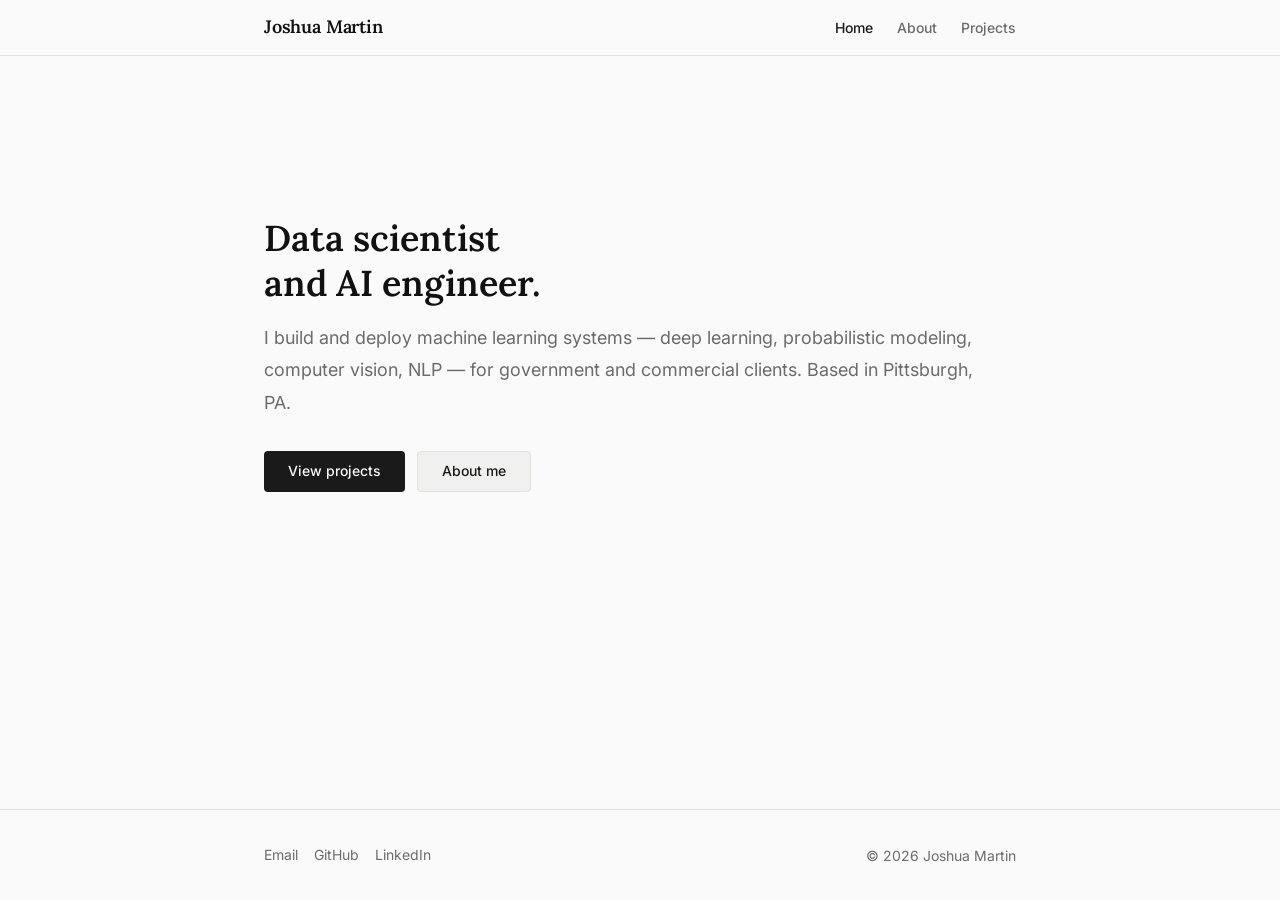
==== index.html @ 11c23349 "Initial Files" ====
<!DOCTYPE html>
<html lang="en">
<head>
  <meta charset="UTF-8" />
  <meta name="viewport" content="width=device-width, initial-scale=1.0" />
  <title>Joshua Martin</title>
  <link rel="stylesheet" href="/static/css/reset.css" />
  <link rel="stylesheet" href="/static/css/typography.css" />
  <link rel="stylesheet" href="/static/css/main.css" />
</head>
<body>

  <nav class="site-nav" aria-label="Main navigation">
    <div class="container">
      <a href="/" class="nav-logo">Joshua Martin</a>
      <ul class="nav-links" role="list">
        <li><a href="/" aria-current="page">Home</a></li>
        <li><a href="/about/">About</a></li>
        <li><a href="/projects/">Projects</a></li>
      </ul>
    </div>
  </nav>

  <main>
    <div class="container">
      <section class="hero" aria-labelledby="hero-heading">
        <h1 id="hero-heading">Data scientist<br />and AI engineer.</h1>
        <p>
          I build and deploy machine learning systems — deep learning, probabilistic
          modeling, computer vision, NLP — for government and commercial clients.
          Based in Pittsburgh, PA.
        </p>
        <div class="hero-actions">
          <a href="/projects/" class="btn btn-primary">View projects</a>
          <a href="/about/" class="btn btn-secondary">About me</a>
        </div>
      </section>
    </div>
  </main>

  <footer class="site-footer">
    <div class="container">
      <ul class="footer-links" role="list">
        <li><a href="mailto:joshtmartin99@gmail.com">Email</a></li>
        <li><a href="https://github.com/JTM119" target="_blank" rel="noopener">GitHub</a></li>
        <li><a href="https://www.linkedin.com/in/joshua-martin-333456192/" target="_blank" rel="noopener">LinkedIn</a></li>
      </ul>
      <p class="footer-copy"><small>© 2026 Joshua Martin</small></p>
    </div>
  </footer>

</body>
</html>
---- static/css/typography.css ----
@import url('https://fonts.googleapis.com/css2?family=Inter:wght@400;500;600&family=Lora:ital,wght@0,400;0,600;1,400&display=swap');

:root {
  --font-sans: 'Inter', system-ui, -apple-system, sans-serif;
  --font-serif: 'Lora', Georgia, serif;

  --text-xs:   0.75rem;
  --text-sm:   0.875rem;
  --text-base: 1rem;
  --text-lg:   1.125rem;
  --text-xl:   1.25rem;
  --text-2xl:  1.5rem;
  --text-3xl:  1.875rem;
  --text-4xl:  2.25rem;

  --leading-tight:  1.25;
  --leading-normal: 1.6;
  --leading-loose:  1.8;

  --weight-normal:   400;
  --weight-medium:   500;
  --weight-semibold: 600;
}

body {
  font-family: var(--font-sans);
  font-size: var(--text-base);
  font-weight: var(--weight-normal);
  line-height: var(--leading-normal);
  color: var(--color-text);
}

h1, h2, h3, h4, h5, h6 {
  font-family: var(--font-serif);
  line-height: var(--leading-tight);
  color: var(--color-heading);
}

h1 { font-size: var(--text-4xl); font-weight: var(--weight-semibold); }
h2 { font-size: var(--text-3xl); font-weight: var(--weight-semibold); }
h3 { font-size: var(--text-2xl); font-weight: var(--weight-normal); }
h4 { font-size: var(--text-xl);  font-weight: var(--weight-medium); }

p {
  max-width: 65ch;
  line-height: var(--leading-loose);
}

a {
  color: var(--color-accent);
  text-underline-offset: 3px;
}

a:hover {
  text-decoration: underline;
}

small {
  font-size: var(--text-sm);
  color: var(--color-muted);
}

strong {
  font-weight: var(--weight-semibold);
}

em {
  font-style: italic;
}

code {
  font-family: 'Menlo', 'Consolas', monospace;
  font-size: var(--text-sm);
  background: var(--color-surface);
  padding: 0.1em 0.35em;
  border-radius: 3px;
}
---- static/css/main.css ----
/* ── Design tokens ───────────────────────────────────────────── */
:root {
  --color-bg:      #fafafa;
  --color-surface: #f0f0ef;
  --color-border:  #e2e2e0;
  --color-text:    #1a1a1a;
  --color-heading: #111111;
  --color-muted:   #6b6b6b;
  --color-accent:  #2563eb;

  --space-1:  0.25rem;
  --space-2:  0.5rem;
  --space-3:  0.75rem;
  --space-4:  1rem;
  --space-6:  1.5rem;
  --space-8:  2rem;
  --space-12: 3rem;
  --space-16: 4rem;
  --space-24: 6rem;

  --radius-sm: 4px;
  --radius-md: 8px;
  --radius-lg: 12px;

  --max-width: 800px;
  --nav-height: 56px;

  --transition: 150ms ease;
}

/* ── Base ────────────────────────────────────────────────────── */
html {
  background: var(--color-bg);
  scroll-behavior: smooth;
}

body {
  background: var(--color-bg);
  display: flex;
  flex-direction: column;
  min-height: 100vh;
}

/* ── Layout ──────────────────────────────────────────────────── */
.container {
  width: 100%;
  max-width: var(--max-width);
  margin-inline: auto;
  padding-inline: var(--space-6);
}

main {
  flex: 1;
  padding-block: var(--space-16);
}

/* ── Nav ─────────────────────────────────────────────────────── */
.site-nav {
  height: var(--nav-height);
  border-bottom: 1px solid var(--color-border);
  background: var(--color-bg);
  position: sticky;
  top: 0;
  z-index: 10;
}

.site-nav .container {
  height: 100%;
  display: flex;
  align-items: center;
  justify-content: space-between;
}

.nav-logo {
  font-family: var(--font-serif);
  font-size: var(--text-lg);
  font-weight: var(--weight-semibold);
  color: var(--color-heading);
  letter-spacing: -0.01em;
}

.nav-links {
  display: flex;
  gap: var(--space-6);
}

.nav-links a {
  font-size: var(--text-sm);
  font-weight: var(--weight-medium);
  color: var(--color-muted);
  transition: color var(--transition);
}

.nav-links a:hover,
.nav-links a[aria-current="page"] {
  color: var(--color-text);
  text-decoration: none;
}

/* ── Footer ──────────────────────────────────────────────────── */
.site-footer {
  border-top: 1px solid var(--color-border);
  padding-block: var(--space-8);
}

.site-footer .container {
  display: flex;
  align-items: center;
  justify-content: space-between;
  flex-wrap: wrap;
  gap: var(--space-4);
}

.footer-links {
  display: flex;
  gap: var(--space-4);
}

.footer-links a {
  font-size: var(--text-sm);
  color: var(--color-muted);
  transition: color var(--transition);
}

.footer-links a:hover {
  color: var(--color-text);
}

.footer-copy {
  font-size: var(--text-sm);
  color: var(--color-muted);
}

/* ── Home page ───────────────────────────────────────────────── */
.hero {
  padding-block: var(--space-24) var(--space-16);
}

.hero h1 {
  margin-bottom: var(--space-4);
}

.hero p {
  font-size: var(--text-lg);
  color: var(--color-muted);
  margin-bottom: var(--space-8);
}

.hero-actions {
  display: flex;
  gap: var(--space-3);
  flex-wrap: wrap;
}

/* ── Buttons ─────────────────────────────────────────────────── */
.btn {
  display: inline-flex;
  align-items: center;
  gap: var(--space-2);
  padding: var(--space-2) var(--space-6);
  border-radius: var(--radius-sm);
  font-size: var(--text-sm);
  font-weight: var(--weight-medium);
  transition: background var(--transition), color var(--transition);
  white-space: nowrap;
}

.btn-primary {
  background: var(--color-text);
  color: var(--color-bg);
}

.btn-primary:hover {
  background: var(--color-heading);
  text-decoration: none;
}

.btn-secondary {
  background: var(--color-surface);
  color: var(--color-text);
  border: 1px solid var(--color-border);
}

.btn-secondary:hover {
  background: var(--color-border);
  text-decoration: none;
}

/* ── Page header ─────────────────────────────────────────────── */
.page-header {
  margin-bottom: var(--space-12);
  padding-bottom: var(--space-8);
  border-bottom: 1px solid var(--color-border);
}

.page-header h1 {
  margin-bottom: var(--space-3);
}

.page-header p {
  color: var(--color-muted);
  font-size: var(--text-lg);
}

/* ── About page ──────────────────────────────────────────────── */
.bio {
  margin-bottom: var(--space-16);
}

.bio p + p {
  margin-top: var(--space-4);
}

.section-label {
  font-size: var(--text-xs);
  font-weight: var(--weight-semibold);
  letter-spacing: 0.1em;
  text-transform: uppercase;
  color: var(--color-muted);
  margin-bottom: var(--space-8);
}

/* About page section spacing */
.about-section {
  margin-top: var(--space-16);
}

/* Work history */
.work-list {
  display: flex;
  flex-direction: column;
  gap: var(--space-12);
}

.work-item {
  display: grid;
  grid-template-columns: 1fr 3fr;
  gap: var(--space-6);
}

.work-meta {
  padding-top: var(--space-1);
}

.work-dates {
  font-size: var(--text-sm);
  color: var(--color-muted);
  white-space: nowrap;
}

.work-company {
  font-size: var(--text-sm);
  font-weight: var(--weight-medium);
  color: var(--color-muted);
  margin-top: var(--space-1);
}

.work-body h3 {
  font-size: var(--text-xl);
  margin-bottom: var(--space-2);
}

.work-body p {
  color: var(--color-muted);
  font-size: var(--text-base);
}

/* ── Projects page ───────────────────────────────────────────── */
.project-grid {
  display: grid;
  grid-template-columns: repeat(auto-fill, minmax(340px, 1fr));
  gap: var(--space-6);
}

/* Project card screenshot */
.project-card-img {
  width: calc(100% + var(--space-6) * 2);
  margin: calc(var(--space-6) * -1) calc(var(--space-6) * -1) 0;
  border-radius: var(--radius-md) var(--radius-md) 0 0;
  overflow: hidden;
  aspect-ratio: 16 / 9;
  background: var(--color-surface);
}

.project-card-img img {
  width: 100%;
  height: 100%;
  object-fit: cover;
  object-position: center top;
  display: block;
}

.project-card {
  border: 1px solid var(--color-border);
  border-radius: var(--radius-md);
  padding: var(--space-6);
  background: var(--color-bg);
  display: flex;
  flex-direction: column;
  gap: var(--space-3);
  transition: border-color var(--transition), box-shadow var(--transition);
}

.project-card:hover {
  border-color: var(--color-muted);
  box-shadow: 0 2px 12px rgba(0, 0, 0, 0.06);
}

.project-card h2 {
  font-size: var(--text-xl);
}

.project-card p {
  color: var(--color-muted);
  font-size: var(--text-sm);
  line-height: var(--leading-normal);
  flex: 1;
}

.project-tags {
  display: flex;
  flex-wrap: wrap;
  gap: var(--space-2);
}

.tag {
  font-size: var(--text-xs);
  font-weight: var(--weight-medium);
  background: var(--color-surface);
  color: var(--color-muted);
  padding: var(--space-1) var(--space-3);
  border-radius: 999px;
}

.project-card-footer {
  display: flex;
  align-items: center;
  justify-content: space-between;
  flex-wrap: wrap;
  gap: var(--space-2);
  padding-top: var(--space-2);
  border-top: 1px solid var(--color-border);
}

.project-year {
  font-size: var(--text-xs);
  color: var(--color-muted);
}

.demo-link {
  font-size: var(--text-sm);
  font-weight: var(--weight-medium);
  color: var(--color-accent);
  transition: opacity var(--transition);
}

.demo-link:hover {
  opacity: 0.75;
  text-decoration: none;
}

/* ── Utilities ───────────────────────────────────────────────── */
.sr-only {
  position: absolute;
  width: 1px;
  height: 1px;
  padding: 0;
  margin: -1px;
  overflow: hidden;
  clip: rect(0, 0, 0, 0);
  white-space: nowrap;
  border-width: 0;
}

/* ── Responsive ──────────────────────────────────────────────── */

/* Prevent any stray overflow from showing a horizontal scrollbar */
html,
body {
  overflow-x: hidden;
}

@media (max-width: 600px) {
  :root {
    --space-16: 2.5rem;
    --space-24: 3.5rem;
  }

  /* Tighter container padding frees ~16px of content width per side */
  .container {
    padding-inline: var(--space-4);
  }

  /* Nav: shrink logo + close link gaps so the row fits at 375px */
  .nav-logo {
    font-size: var(--text-base);
  }

  .nav-links {
    gap: var(--space-4);
  }

  /* Hero: scale heading down one step */
  .hero h1 {
    font-size: var(--text-3xl);
  }

  /* Buttons: reduce horizontal padding */
  .btn {
    padding-inline: var(--space-4);
  }

  /* Page header: less vertical spacing */
  .page-header {
    margin-bottom: var(--space-8);
    padding-bottom: var(--space-6);
  }

  /* Work history: stack meta above body */
  .work-item {
    grid-template-columns: 1fr;
    gap: var(--space-2);
  }

  /* Projects grid: single column */
  .project-grid {
    grid-template-columns: 1fr;
  }

  /* Project card: reduce padding, then recalculate bleed to match */
  .project-card {
    padding: var(--space-4);
  }

  .project-card-img {
    width: calc(100% + var(--space-4) * 2);
    margin: calc(var(--space-4) * -1) calc(var(--space-4) * -1) 0;
  }

  /* Footer: stack links above copyright */
  .site-footer .container {
    flex-direction: column;
    align-items: flex-start;
  }
}
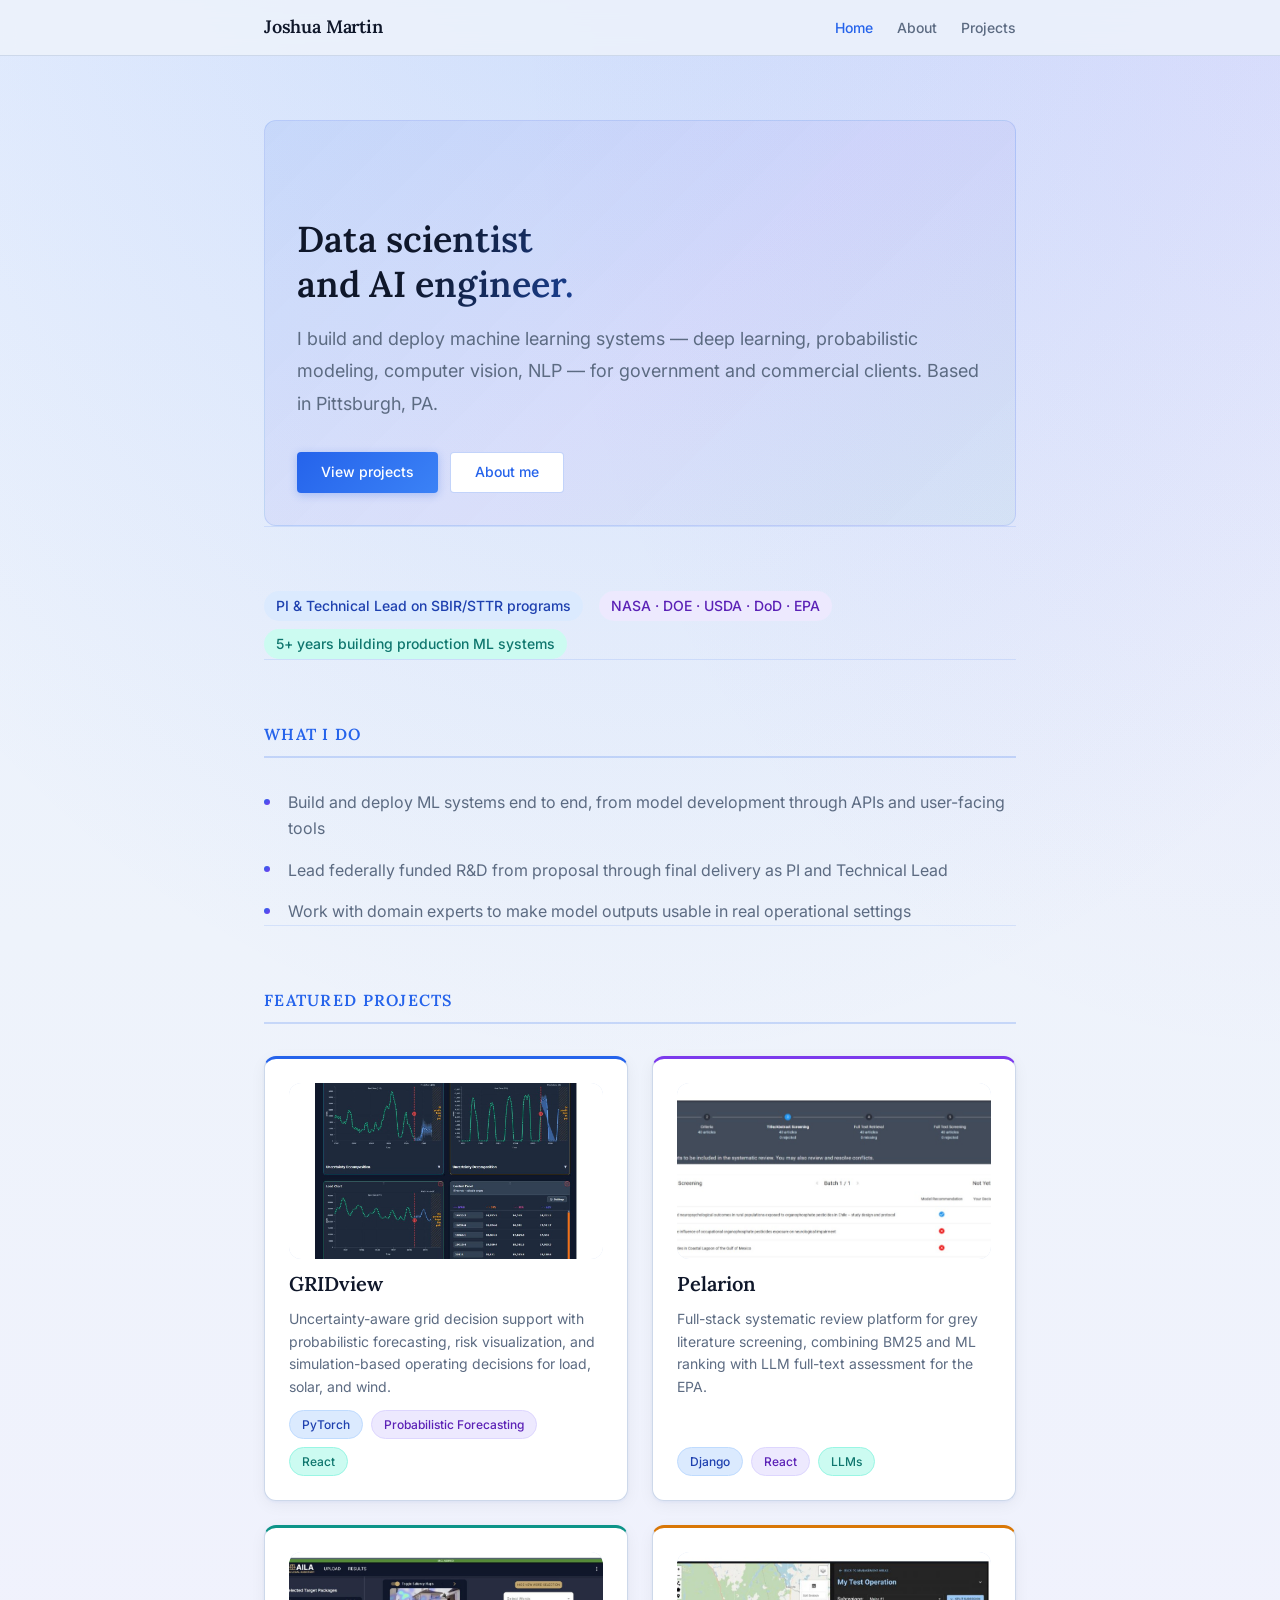
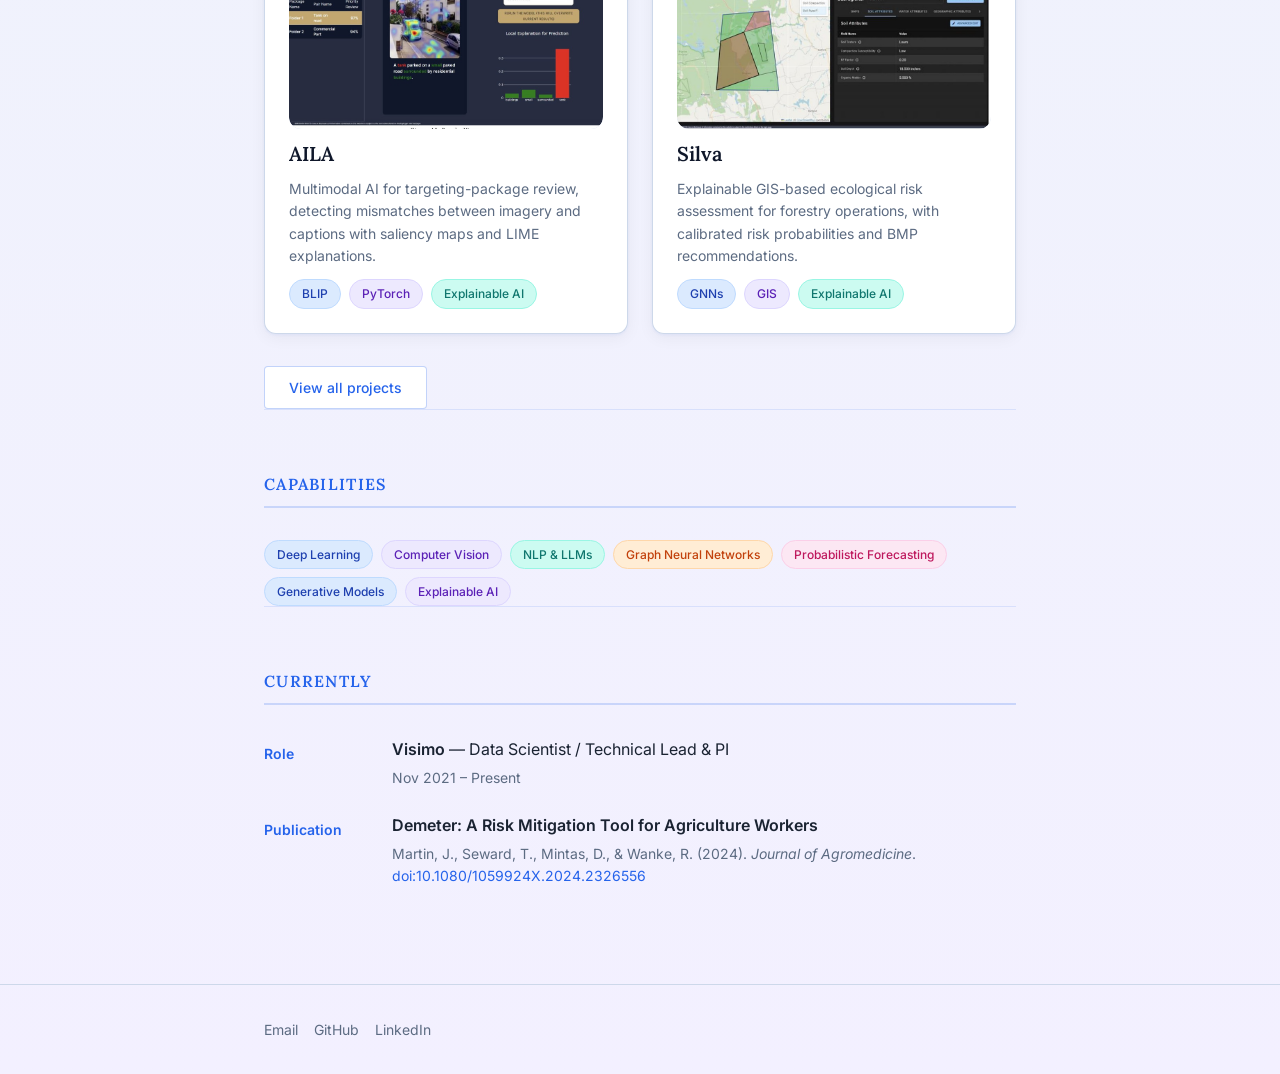
==== commit f35997af: "More complete project summaries and colors." ====
--- a/index.html
+++ b/index.html
@@ -23,6 +23,7 @@
 
   <main>
     <div class="container">
+
       <section class="hero" aria-labelledby="hero-heading">
         <h1 id="hero-heading">Data scientist<br />and AI engineer.</h1>
         <p>
@@ -35,6 +36,138 @@
           <a href="/about/" class="btn btn-secondary">About me</a>
         </div>
       </section>
+
+      <section class="home-section" aria-label="Summary">
+        <ul class="credibility-strip" role="list">
+          <li>PI &amp; Technical Lead on SBIR/STTR programs</li>
+          <li>NASA · DOE · USDA · DoD · EPA</li>
+          <li>5+ years building production ML systems</li>
+        </ul>
+      </section>
+
+      <section class="home-section" aria-labelledby="what-i-do-heading">
+        <h2 id="what-i-do-heading" class="section-label">What I do</h2>
+        <ul class="home-bullets" role="list">
+          <li>Build and deploy ML systems end to end, from model development through APIs and user-facing tools</li>
+          <li>Lead federally funded R&amp;D from proposal through final delivery as PI and Technical Lead</li>
+          <li>Work with domain experts to make model outputs usable in real operational settings</li>
+        </ul>
+      </section>
+
+      <section class="home-section" aria-labelledby="featured-heading">
+        <h2 id="featured-heading" class="section-label">Featured projects</h2>
+        <div class="home-featured-grid">
+
+          <article class="project-card">
+            <div class="project-card-img">
+              <img src="/static/img/gridview.jpg" alt="GRIDview simulation panel showing fan charts for wind, solar, and load with uncertainty bands" loading="lazy" />
+            </div>
+            <h2><a href="/projects/gridview/">GRIDview</a></h2>
+            <p>
+              Uncertainty-aware grid decision support with probabilistic forecasting,
+              risk visualization, and simulation-based operating decisions for load,
+              solar, and wind.
+            </p>
+            <ul class="project-tags" role="list">
+              <li class="tag">PyTorch</li>
+              <li class="tag">Probabilistic Forecasting</li>
+              <li class="tag">React</li>
+            </ul>
+          </article>
+
+          <article class="project-card">
+            <div class="project-card-img">
+              <img src="/static/img/pelarion.jpg" alt="Pelarion title and abstract screening interface showing model recommendations and conflict flags" loading="lazy" />
+            </div>
+            <h2><a href="/projects/pelarion/">Pelarion</a></h2>
+            <p>
+              Full-stack systematic review platform for grey literature screening,
+              combining BM25 and ML ranking with LLM full-text assessment for the EPA.
+            </p>
+            <ul class="project-tags" role="list">
+              <li class="tag">Django</li>
+              <li class="tag">React</li>
+              <li class="tag">LLMs</li>
+            </ul>
+          </article>
+
+          <article class="project-card">
+            <div class="project-card-img">
+              <img src="/static/img/aila.jpg" alt="AILA results viewer showing saliency heatmap overlaid on a targeting image and LIME word-importance bar chart" loading="lazy" />
+            </div>
+            <h2><a href="/projects/aila/">AILA</a></h2>
+            <p>
+              Multimodal AI for targeting-package review, detecting mismatches between
+              imagery and captions with saliency maps and LIME explanations.
+            </p>
+            <ul class="project-tags" role="list">
+              <li class="tag">BLIP</li>
+              <li class="tag">PyTorch</li>
+              <li class="tag">Explainable AI</li>
+            </ul>
+          </article>
+
+          <article class="project-card">
+            <div class="project-card-img">
+              <img src="/static/img/silva.jpg" alt="Silva GIS application showing a forestry operation with color-coded risk subregions on a map and soil attributes panel" loading="lazy" />
+            </div>
+            <h2><a href="/projects/silva/">Silva</a></h2>
+            <p>
+              Explainable GIS-based ecological risk assessment for forestry operations,
+              with calibrated risk probabilities and BMP recommendations.
+            </p>
+            <ul class="project-tags" role="list">
+              <li class="tag">GNNs</li>
+              <li class="tag">GIS</li>
+              <li class="tag">Explainable AI</li>
+            </ul>
+          </article>
+
+        </div>
+        <p class="home-section-cta">
+          <a href="/projects/" class="btn btn-secondary">View all projects</a>
+        </p>
+      </section>
+
+      <section class="home-section" aria-labelledby="capabilities-heading">
+        <h2 id="capabilities-heading" class="section-label">Capabilities</h2>
+        <ul class="project-tags" role="list">
+          <li class="tag">Deep Learning</li>
+          <li class="tag">Computer Vision</li>
+          <li class="tag">NLP &amp; LLMs</li>
+          <li class="tag">Graph Neural Networks</li>
+          <li class="tag">Probabilistic Forecasting</li>
+          <li class="tag">Generative Models</li>
+          <li class="tag">Explainable AI</li>
+        </ul>
+      </section>
+
+      <section class="home-section" aria-labelledby="currently-heading">
+        <h2 id="currently-heading" class="section-label">Currently</h2>
+        <div class="home-highlights">
+
+          <div class="home-highlight">
+            <p class="home-highlight-label">Role</p>
+            <p class="home-highlight-body">
+              <strong>Visimo</strong> — Data Scientist / Technical Lead &amp; PI
+              <span class="home-highlight-meta">Nov 2021 – Present</span>
+            </p>
+          </div>
+
+          <div class="home-highlight">
+            <p class="home-highlight-label">Publication</p>
+            <p class="home-highlight-body">
+              <strong>Demeter: A Risk Mitigation Tool for Agriculture Workers</strong>
+              <span class="home-highlight-meta">
+                Martin, J., Seward, T., Mintas, D., &amp; Wanke, R. (2024). <em>Journal of Agromedicine</em>.
+                <a href="https://doi.org/10.1080/1059924X.2024.2326556" target="_blank" rel="noopener">doi:10.1080/1059924X.2024.2326556</a>
+              </span>
+            </p>
+          </div>
+
+        </div>
+      </section>
+
     </div>
   </main>
 
@@ -45,7 +178,6 @@
         <li><a href="https://github.com/JTM119" target="_blank" rel="noopener">GitHub</a></li>
         <li><a href="https://www.linkedin.com/in/joshua-martin-333456192/" target="_blank" rel="noopener">LinkedIn</a></li>
       </ul>
-      <p class="footer-copy"><small>© 2026 Joshua Martin</small></p>
     </div>
   </footer>
 
--- a/static/css/main.css
+++ b/static/css/main.css
@@ -1,12 +1,19 @@
 /* ── Design tokens ───────────────────────────────────────────── */
 :root {
-  --color-bg:      #fafafa;
-  --color-surface: #f0f0ef;
-  --color-border:  #e2e2e0;
-  --color-text:    #1a1a1a;
-  --color-heading: #111111;
-  --color-muted:   #6b6b6b;
+  --color-bg:      #eef3fb;
+  --color-surface: #e3ebf8;
+  --color-card:    #ffffff;
+  --color-border:  #cdd8ea;
+  --color-text:    #1a2332;
+  --color-heading: #0f172a;
+  --color-muted:   #5c6b82;
   --color-accent:  #2563eb;
+  --color-accent-hover: #1d4ed8;
+  --color-violet:  #7c3aed;
+  --color-teal:    #0d9488;
+  --color-amber:   #d97706;
+  --color-rose:    #db2777;
+  --color-emerald: #059669;
 
   --space-1:  0.25rem;
   --space-2:  0.5rem;
@@ -30,12 +37,15 @@
 
 /* ── Base ────────────────────────────────────────────────────── */
 html {
-  background: var(--color-bg);
+  background:
+    radial-gradient(ellipse 80% 50% at 50% -10%, rgba(37, 99, 235, 0.14), transparent),
+    radial-gradient(ellipse 60% 40% at 100% 0%, rgba(124, 58, 237, 0.08), transparent),
+    linear-gradient(180deg, #e8f0fe 0%, var(--color-bg) 35%, #f3f0ff 100%);
   scroll-behavior: smooth;
 }
 
 body {
-  background: var(--color-bg);
+  background: transparent;
   display: flex;
   flex-direction: column;
   min-height: 100vh;
@@ -58,7 +68,8 @@
 .site-nav {
   height: var(--nav-height);
   border-bottom: 1px solid var(--color-border);
-  background: var(--color-bg);
+  background: rgba(238, 243, 251, 0.82);
+  backdrop-filter: blur(10px);
   position: sticky;
   top: 0;
   z-index: 10;
@@ -93,7 +104,7 @@
 
 .nav-links a:hover,
 .nav-links a[aria-current="page"] {
-  color: var(--color-text);
+  color: var(--color-accent);
   text-decoration: none;
 }
 
@@ -123,21 +134,24 @@
 }
 
 .footer-links a:hover {
-  color: var(--color-text);
-}
-
-.footer-copy {
-  font-size: var(--text-sm);
-  color: var(--color-muted);
+  color: var(--color-accent);
 }
 
 /* ── Home page ───────────────────────────────────────────────── */
 .hero {
-  padding-block: var(--space-24) var(--space-16);
+  padding: var(--space-24) var(--space-8) var(--space-8);
+  border-radius: var(--radius-lg);
+  background:
+    linear-gradient(135deg, rgba(37, 99, 235, 0.1) 0%, rgba(124, 58, 237, 0.06) 55%, rgba(13, 148, 136, 0.05) 100%);
+  border: 1px solid rgba(37, 99, 235, 0.14);
 }
 
 .hero h1 {
   margin-bottom: var(--space-4);
+  background: linear-gradient(120deg, var(--color-heading) 20%, var(--color-accent) 65%, var(--color-violet) 100%);
+  -webkit-background-clip: text;
+  background-clip: text;
+  color: transparent;
 }
 
 .hero p {
@@ -150,6 +164,118 @@
   display: flex;
   gap: var(--space-3);
   flex-wrap: wrap;
+}
+
+.home-section {
+  padding-top: var(--space-16);
+  border-top: 1px solid rgba(37, 99, 235, 0.12);
+}
+
+.home-section:last-of-type {
+  padding-bottom: var(--space-8);
+}
+
+.credibility-strip {
+  display: flex;
+  flex-wrap: wrap;
+  align-items: center;
+  gap: var(--space-2) var(--space-4);
+}
+
+.credibility-strip li {
+  font-size: var(--text-sm);
+  font-weight: var(--weight-medium);
+  padding: var(--space-1) var(--space-3);
+  border-radius: 999px;
+}
+
+.credibility-strip li:nth-child(1) {
+  color: #1e40af;
+  background: #dbeafe;
+}
+
+.credibility-strip li:nth-child(2) {
+  color: #5b21b6;
+  background: #ede9fe;
+}
+
+.credibility-strip li:nth-child(3) {
+  color: #0f766e;
+  background: #ccfbf1;
+}
+
+.credibility-strip li + li::before {
+  display: none;
+}
+
+.home-bullets {
+  display: flex;
+  flex-direction: column;
+  gap: var(--space-4);
+}
+
+.home-bullets li {
+  position: relative;
+  padding-left: var(--space-6);
+  color: var(--color-muted);
+  line-height: var(--leading-normal);
+}
+
+.home-bullets li::before {
+  content: "";
+  position: absolute;
+  left: 0;
+  top: 0.55em;
+  width: 6px;
+  height: 6px;
+  border-radius: 50%;
+  background: linear-gradient(135deg, var(--color-accent), var(--color-violet));
+}
+
+.home-featured-grid {
+  display: grid;
+  grid-template-columns: repeat(2, 1fr);
+  gap: var(--space-6);
+}
+
+.home-section-cta {
+  margin-top: var(--space-8);
+}
+
+.home-highlights {
+  display: flex;
+  flex-direction: column;
+  gap: var(--space-6);
+}
+
+.home-highlight {
+  display: grid;
+  grid-template-columns: 7rem 1fr;
+  gap: var(--space-4);
+  align-items: start;
+}
+
+.home-highlight-label {
+  font-size: var(--text-sm);
+  font-weight: var(--weight-semibold);
+  color: var(--color-accent);
+  padding-top: var(--space-1);
+}
+
+.home-highlight-body {
+  color: var(--color-text);
+  line-height: var(--leading-normal);
+}
+
+.home-highlight-body strong {
+  font-weight: var(--weight-semibold);
+}
+
+.home-highlight-meta {
+  display: block;
+  margin-top: var(--space-1);
+  font-size: var(--text-sm);
+  color: var(--color-muted);
 }
 
 /* ── Buttons ─────────────────────────────────────────────────── */
@@ -166,23 +292,25 @@
 }
 
 .btn-primary {
-  background: var(--color-text);
-  color: var(--color-bg);
+  background: linear-gradient(135deg, var(--color-accent) 0%, #3b82f6 100%);
+  color: #ffffff;
+  box-shadow: 0 2px 8px rgba(37, 99, 235, 0.28);
 }
 
 .btn-primary:hover {
-  background: var(--color-heading);
+  background: linear-gradient(135deg, var(--color-accent-hover) 0%, var(--color-accent) 100%);
   text-decoration: none;
+  box-shadow: 0 4px 14px rgba(37, 99, 235, 0.34);
 }
 
 .btn-secondary {
-  background: var(--color-surface);
-  color: var(--color-text);
-  border: 1px solid var(--color-border);
+  background: var(--color-card);
+  color: var(--color-accent);
+  border: 1px solid rgba(37, 99, 235, 0.28);
 }
 
 .btn-secondary:hover {
-  background: var(--color-border);
+  background: #eff6ff;
   text-decoration: none;
 }
 
@@ -190,7 +318,7 @@
 .page-header {
   margin-bottom: var(--space-12);
   padding-bottom: var(--space-8);
-  border-bottom: 1px solid var(--color-border);
+  border-bottom: 2px solid rgba(37, 99, 235, 0.15);
 }
 
 .page-header h1 {
@@ -204,7 +332,7 @@
 
 /* ── About page ──────────────────────────────────────────────── */
 .bio {
-  margin-bottom: var(--space-16);
+  margin-bottom: 0;
 }
 
 .bio p + p {
@@ -212,17 +340,23 @@
 }
 
 .section-label {
-  font-size: var(--text-xs);
+  font-size: var(--text-base);
   font-weight: var(--weight-semibold);
-  letter-spacing: 0.1em;
+  letter-spacing: 0.08em;
   text-transform: uppercase;
-  color: var(--color-muted);
+  color: var(--color-accent);
   margin-bottom: var(--space-8);
-}
-
-/* About page section spacing */
+  padding-bottom: var(--space-3);
+  border-bottom: 2px solid rgba(37, 99, 235, 0.2);
+}
+
 .about-section {
-  margin-top: var(--space-16);
+  padding-top: var(--space-16);
+  border-top: 1px solid var(--color-border);
+}
+
+.about-section:last-of-type {
+  padding-bottom: var(--space-4);
 }
 
 /* Work history */
@@ -266,44 +400,156 @@
 }
 
 /* ── Projects page ───────────────────────────────────────────── */
+.container-wide {
+  max-width: 960px;
+}
+
+.project-client-group + .project-client-group {
+  margin-top: var(--space-16);
+}
+
+.project-client-group > summary {
+  list-style: none;
+  cursor: pointer;
+}
+
+.project-client-group > summary::-webkit-details-marker {
+  display: none;
+}
+
+.project-client-group > summary::marker {
+  content: "";
+}
+
+.project-client-group > summary:focus-visible {
+  outline: 2px solid var(--color-accent);
+  outline-offset: 2px;
+  border-radius: var(--radius-sm);
+}
+
+.project-client-heading {
+  font-size: var(--text-base);
+  font-weight: var(--weight-semibold);
+  letter-spacing: 0.08em;
+  text-transform: uppercase;
+  color: var(--color-muted);
+  margin-bottom: var(--space-6);
+  padding-block: var(--space-3);
+  border-bottom: 1px solid var(--color-border);
+  display: flex;
+  align-items: center;
+  justify-content: space-between;
+  gap: var(--space-4);
+  transition: color var(--transition);
+}
+
+.project-client-group > summary:hover .project-client-heading {
+  color: var(--color-text);
+}
+
+.project-client-heading::after {
+  content: "";
+  flex-shrink: 0;
+  width: 0.45em;
+  height: 0.45em;
+  border-right: 2px solid currentColor;
+  border-bottom: 2px solid currentColor;
+  transform: rotate(45deg);
+  transition: transform var(--transition);
+}
+
+.project-client-group[open] > summary .project-client-heading::after {
+  transform: rotate(-135deg);
+}
+
+.project-client-group:not([open]) > summary .project-client-heading {
+  margin-bottom: 0;
+}
+
+@media (prefers-reduced-motion: reduce) {
+  .project-client-heading::after {
+    transition: none;
+  }
+
+  .project-card:hover {
+    transform: none;
+  }
+}
+
 .project-grid {
-  display: grid;
-  grid-template-columns: repeat(auto-fill, minmax(340px, 1fr));
-  gap: var(--space-6);
+  display: flex;
+  flex-direction: column;
+  gap: var(--space-8);
 }
 
 /* Project card screenshot */
-.project-card-img {
-  width: calc(100% + var(--space-6) * 2);
-  margin: calc(var(--space-6) * -1) calc(var(--space-6) * -1) 0;
-  border-radius: var(--radius-md) var(--radius-md) 0 0;
+.project-card-img,
+.project-detail-img {
+  position: relative;
+  width: 100%;
+  border-radius: var(--radius-lg);
   overflow: hidden;
   aspect-ratio: 16 / 9;
   background: var(--color-surface);
 }
 
-.project-card-img img {
+.project-card-img {
+  margin: 0;
+  flex-shrink: 0;
+}
+
+.project-detail-img {
+  margin-bottom: var(--space-12);
+}
+
+.project-card-img img,
+.project-detail-img img {
+  position: absolute;
+  inset: 0;
   width: 100%;
   height: 100%;
   object-fit: cover;
   object-position: center top;
   display: block;
+  border-radius: var(--radius-lg);
 }
 
 .project-card {
   border: 1px solid var(--color-border);
-  border-radius: var(--radius-md);
+  border-radius: var(--radius-lg);
   padding: var(--space-6);
-  background: var(--color-bg);
+  background: var(--color-card);
   display: flex;
   flex-direction: column;
   gap: var(--space-3);
-  transition: border-color var(--transition), box-shadow var(--transition);
+  box-shadow:
+    0 1px 3px rgba(37, 99, 235, 0.06),
+    0 4px 16px rgba(15, 23, 42, 0.05);
+  transition: border-color var(--transition), box-shadow var(--transition), transform var(--transition);
 }
 
 .project-card:hover {
-  border-color: var(--color-muted);
-  box-shadow: 0 2px 12px rgba(0, 0, 0, 0.06);
+  border-color: rgba(37, 99, 235, 0.35);
+  box-shadow:
+    0 4px 12px rgba(37, 99, 235, 0.12),
+    0 12px 32px rgba(15, 23, 42, 0.08);
+  transform: translateY(-2px);
+}
+
+.home-featured-grid .project-card:nth-child(4n + 1) {
+  border-top: 3px solid var(--color-accent);
+}
+
+.home-featured-grid .project-card:nth-child(4n + 2) {
+  border-top: 3px solid var(--color-violet);
+}
+
+.home-featured-grid .project-card:nth-child(4n + 3) {
+  border-top: 3px solid var(--color-teal);
+}
+
+.home-featured-grid .project-card:nth-child(4n + 4) {
+  border-top: 3px solid var(--color-amber);
 }
 
 .project-card h2 {
@@ -315,6 +561,8 @@
   font-size: var(--text-sm);
   line-height: var(--leading-normal);
   flex: 1;
+  max-width: none;
+  width: 100%;
 }
 
 .project-tags {
@@ -326,10 +574,39 @@
 .tag {
   font-size: var(--text-xs);
   font-weight: var(--weight-medium);
-  background: var(--color-surface);
-  color: var(--color-muted);
   padding: var(--space-1) var(--space-3);
   border-radius: 999px;
+  border: 1px solid transparent;
+}
+
+.tag:nth-child(5n + 1) {
+  background: #dbeafe;
+  color: #1e40af;
+  border-color: #bfdbfe;
+}
+
+.tag:nth-child(5n + 2) {
+  background: #ede9fe;
+  color: #5b21b6;
+  border-color: #ddd6fe;
+}
+
+.tag:nth-child(5n + 3) {
+  background: #ccfbf1;
+  color: #0f766e;
+  border-color: #99f6e4;
+}
+
+.tag:nth-child(5n + 4) {
+  background: #ffedd5;
+  color: #c2410c;
+  border-color: #fed7aa;
+}
+
+.tag:nth-child(5n + 5) {
+  background: #fce7f3;
+  color: #be185d;
+  border-color: #fbcfe8;
 }
 
 .project-card-footer {
@@ -352,11 +629,88 @@
   font-weight: var(--weight-medium);
   color: var(--color-accent);
   transition: opacity var(--transition);
+  position: relative;
+  z-index: 1;
 }
 
 .demo-link:hover {
   opacity: 0.75;
   text-decoration: none;
+}
+
+/* Card: stretchy h2 link makes the whole card clickable */
+.project-card {
+  position: relative;
+}
+
+.project-card h2 a {
+  color: inherit;
+}
+
+.project-card h2 a::after {
+  content: '';
+  position: absolute;
+  inset: 0;
+  border-radius: var(--radius-lg);
+}
+
+/* ── Project detail pages ────────────────────────────────────── */
+.back-link {
+  display: inline-flex;
+  align-items: center;
+  gap: var(--space-2);
+  font-size: var(--text-sm);
+  color: var(--color-muted);
+  margin-bottom: var(--space-8);
+  transition: color var(--transition);
+}
+
+.back-link:hover {
+  color: var(--color-text);
+  text-decoration: none;
+}
+
+
+.project-section + .project-section {
+  margin-top: var(--space-12);
+  border-top: 1px solid var(--color-border);
+  padding-top: var(--space-8);
+}
+
+.project-section h2 {
+  font-size: var(--text-xs);
+  font-weight: var(--weight-semibold);
+  letter-spacing: 0.1em;
+  text-transform: uppercase;
+  color: var(--color-muted);
+  font-family: var(--font-sans);
+  line-height: 1;
+  margin-bottom: var(--space-6);
+}
+
+.project-section p + p {
+  margin-top: var(--space-4);
+}
+
+.project-section ul:not(.project-tags) {
+  display: flex;
+  flex-direction: column;
+  gap: var(--space-3);
+}
+
+.project-section li:not(.tag) {
+  font-size: var(--text-sm);
+  color: var(--color-muted);
+  line-height: var(--leading-normal);
+  padding-left: var(--space-6);
+  position: relative;
+}
+
+.project-section li:not(.tag)::before {
+  content: '—';
+  position: absolute;
+  left: 0;
+  color: var(--color-border);
 }
 
 /* ── Utilities ───────────────────────────────────────────────── */
@@ -401,8 +755,21 @@
   }
 
   /* Hero: scale heading down one step */
+  .hero {
+    padding-inline: var(--space-4);
+  }
+
   .hero h1 {
     font-size: var(--text-3xl);
+  }
+
+  .home-featured-grid {
+    grid-template-columns: 1fr;
+  }
+
+  .home-highlight {
+    grid-template-columns: 1fr;
+    gap: var(--space-2);
   }
 
   /* Buttons: reduce horizontal padding */
@@ -422,19 +789,9 @@
     gap: var(--space-2);
   }
 
-  /* Projects grid: single column */
-  .project-grid {
-    grid-template-columns: 1fr;
-  }
-
-  /* Project card: reduce padding, then recalculate bleed to match */
+  /* Project card: reduce padding on small screens */
   .project-card {
     padding: var(--space-4);
-  }
-
-  .project-card-img {
-    width: calc(100% + var(--space-4) * 2);
-    margin: calc(var(--space-4) * -1) calc(var(--space-4) * -1) 0;
   }
 
   /* Footer: stack links above copyright */
